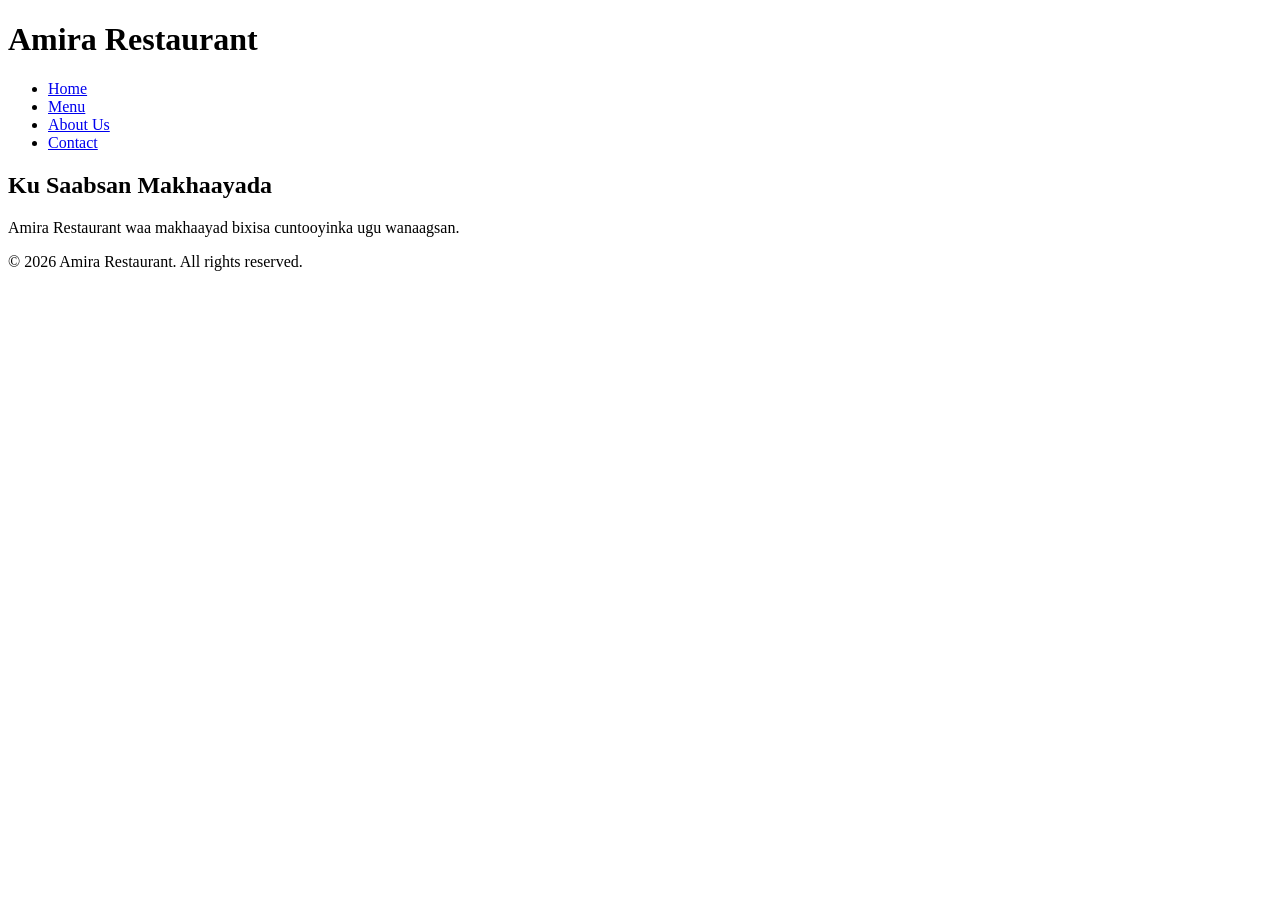
==== about.html @ 1d03534a "Add base HTML layout to menu, about, and contact pages" ====
<!DOCTYPE html>
<html lang="en">

<head>
    <meta charset="UTF-8">
    <meta name="viewport" content="width=device-width, initial-scale=1.0">
    <title>Amira Restaurant | About Us</title>
    <link rel="stylesheet" href="css/style.css">
</head>

<body>

    <!-- Header & Navigation -->
    <header class="main-header">
        <div class="logo">
            <h1>Amira Restaurant</h1>
        </div>
        <nav class="navbar">
            <ul>
                <li><a href="index.html">Home</a></li>
                <li><a href="menu.html">Menu</a></li>
                <li><a href="about.html" class="active">About Us</a></li>
                <li><a href="contact.html">Contact</a></li>
            </ul>
        </nav>
    </header>

    <!-- About Section -->
    <main class="container">
        <h2>Ku Saabsan Makhaayada</h2>
        <p>Amira Restaurant waa makhaayad bixisa cuntooyinka ugu wanaagsan.</p>
    </main>

    <!-- Footer -->
    <footer>
        <p>&copy; 2026 Amira Restaurant. All rights reserved.</p>
    </footer>

</body>

</html>
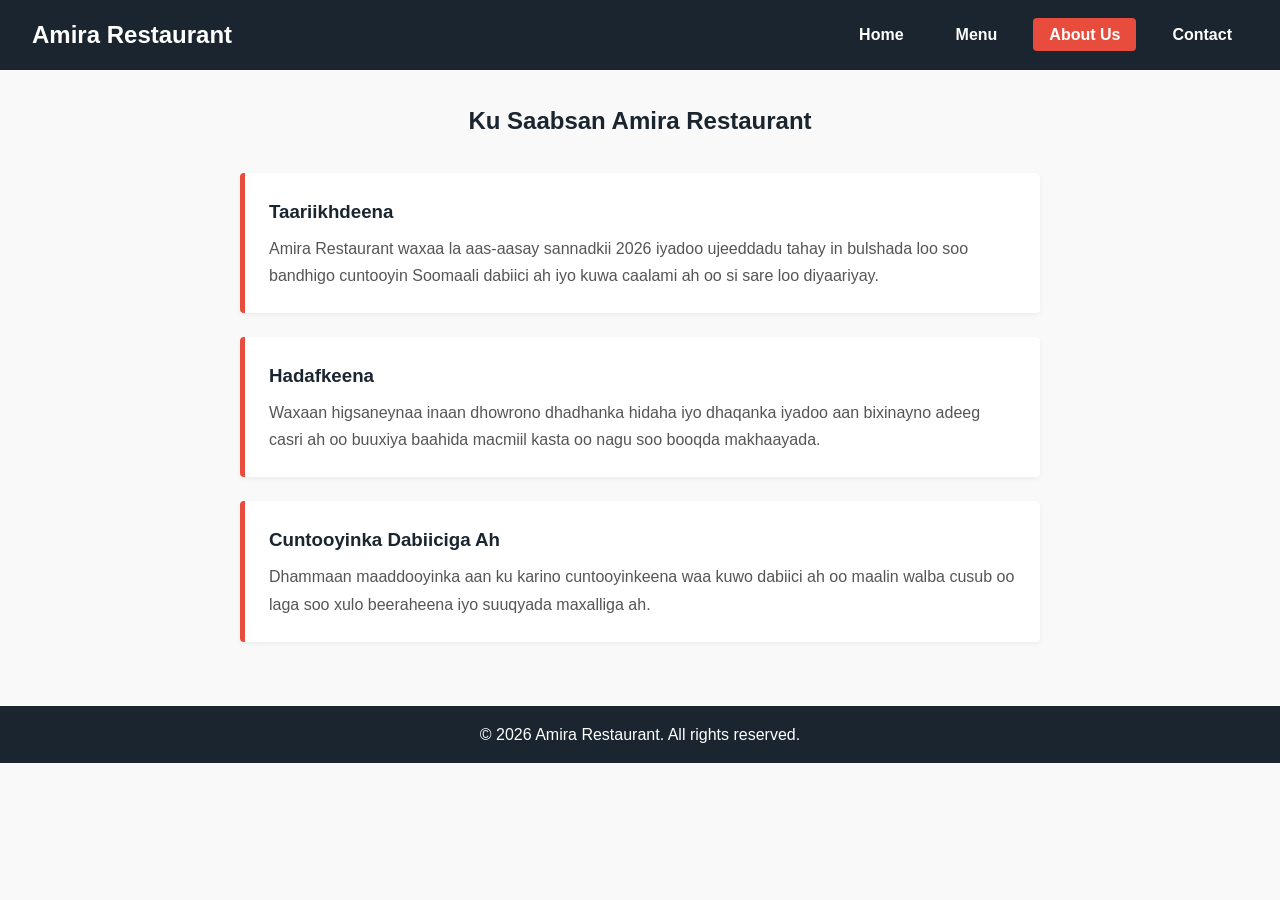
==== commit f01616d6: "Add detailed content and styling to About Us page" ====
--- a/about.html
+++ b/about.html
@@ -25,10 +25,29 @@
         </nav>
     </header>
 
-    <!-- About Section -->
+    <!-- About Us Content Section -->
     <main class="container">
-        <h2>Ku Saabsan Makhaayada</h2>
-        <p>Amira Restaurant waa makhaayad bixisa cuntooyinka ugu wanaagsan.</p>
+        <h2 class="page-title">Ku Saabsan Amira Restaurant</h2>
+
+        <section class="about-section">
+            <div class="about-card">
+                <h3>Taariikhdeena</h3>
+                <p>Amira Restaurant waxaa la aas-aasay sannadkii 2026 iyadoo ujeeddadu tahay in bulshada loo soo
+                    bandhigo cuntooyin Soomaali dabiici ah iyo kuwa caalami ah oo si sare loo diyaariyay.</p>
+            </div>
+
+            <div class="about-card">
+                <h3>Hadafkeena</h3>
+                <p>Waxaan higsaneynaa inaan dhowrono dhadhanka hidaha iyo dhaqanka iyadoo aan bixinayno adeeg casri ah
+                    oo buuxiya baahida macmiil kasta oo nagu soo booqda makhaayada.</p>
+            </div>
+
+            <div class="about-card">
+                <h3>Cuntooyinka Dabiiciga Ah</h3>
+                <p>Dhammaan maaddooyinka aan ku karino cuntooyinkeena waa kuwo dabiici ah oo maalin walba cusub oo laga
+                    soo xulo beeraheena iyo suuqyada maxalliga ah.</p>
+            </div>
+        </section>
     </main>
 
     <!-- Footer -->
--- a/css/style.css
+++ b/css/style.css
@@ -0,0 +1,215 @@
+/* General Reset */
+* {
+    margin: 0;
+    padding: 0;
+    box-sizing: border-box;
+}
+
+body {
+    font-family: Arial, sans-serif;
+    line-height: 1.6;
+    color: #333;
+    background-color: #f9f9f9;
+}
+
+/* Header & Flexbox Navigation */
+.main-header {
+    background-color: #1a252f;
+    color: #ffffff;
+    padding: 1rem 2rem;
+    display: flex;
+    justify-content: space-between;
+    align-items: center;
+}
+
+.logo h1 {
+    font-size: 1.5rem;
+}
+
+.navbar ul {
+    list-style: none;
+    display: flex;
+    gap: 20px;
+}
+
+.navbar a {
+    color: #ffffff;
+    text-decoration: none;
+    font-weight: bold;
+    padding: 0.5rem 1rem;
+    border-radius: 4px;
+    transition: background-color 0.3s;
+}
+
+.navbar a:hover,
+.navbar a.active {
+    background-color: #e74c3c;
+}
+
+/* Hero Section */
+.hero {
+    background-color: #34495e;
+    color: #ffffff;
+    padding: 4rem 2rem;
+    text-align: center;
+}
+
+.hero h2 {
+    font-size: 2.5rem;
+    margin-bottom: 1rem;
+}
+
+.hero p {
+    font-size: 1.2rem;
+    margin-bottom: 1.5rem;
+}
+
+.btn {
+    display: inline-block;
+    background-color: #e74c3c;
+    color: #ffffff;
+    padding: 0.7rem 1.5rem;
+    text-decoration: none;
+    border-radius: 5px;
+    font-weight: bold;
+}
+
+.btn:hover {
+    background-color: #c0392b;
+}
+
+/* Main Container */
+.container {
+    padding: 2rem;
+    min-height: 60vh;
+}
+
+/* Footer */
+footer {
+    background-color: #1a252f;
+    color: #ffffff;
+    text-align: center;
+    padding: 1rem;
+    margin-top: 2rem;
+}
+
+/* CSS Grid Menu Layout */
+.page-title {
+    text-align: center;
+    margin-bottom: 2rem;
+    color: #1a252f;
+}
+
+.menu-grid {
+    display: grid;
+    grid-template-columns: repeat(auto-fit, minmax(280px, 1fr));
+    gap: 20px;
+}
+
+.menu-item {
+    background-color: #ffffff;
+    border: 1px solid #ddd;
+    border-radius: 8px;
+    padding: 1.5rem;
+    box-shadow: 0 2px 5px rgba(0, 0, 0, 0.05);
+    display: flex;
+    flex-direction: column;
+    justify-content: space-between;
+}
+
+.menu-item h3 {
+    color: #e74c3c;
+    margin-bottom: 0.5rem;
+}
+
+.menu-item p {
+    color: #666;
+    margin-bottom: 1rem;
+    font-size: 0.95rem;
+}
+
+.menu-item .price {
+    font-weight: bold;
+    color: #2c3e50;
+    font-size: 1.1rem;
+}
+
+/* Contact Form Styling */
+.contact-form {
+    max-width: 600px;
+    margin: 0 auto;
+    background-color: #ffffff;
+    padding: 2rem;
+    border-radius: 8px;
+    box-shadow: 0 2px 8px rgba(0, 0, 0, 0.1);
+}
+
+.form-group {
+    margin-bottom: 1.2rem;
+}
+
+.form-group label {
+    display: block;
+    margin-bottom: 0.5rem;
+    font-weight: bold;
+    color: #2c3e50;
+}
+
+.form-group input,
+.form-group textarea {
+    width: 100%;
+    padding: 0.8rem;
+    border: 1px solid #ccc;
+    border-radius: 4px;
+    font-size: 1rem;
+}
+
+.form-group input:focus,
+.form-group textarea:focus {
+    border-color: #e74c3c;
+    outline: none;
+}
+
+.submit-btn {
+    background-color: #e74c3c;
+    color: #ffffff;
+    border: none;
+    padding: 0.8rem 1.5rem;
+    font-size: 1rem;
+    font-weight: bold;
+    border-radius: 4px;
+    cursor: pointer;
+    width: 100%;
+    transition: background-color 0.3s;
+}
+
+.submit-btn:hover {
+    background-color: #c0392b;
+}
+
+/* About Us Styling */
+.about-section {
+    display: flex;
+    flex-direction: column;
+    gap: 1.5rem;
+    max-width: 800px;
+    margin: 0 auto;
+}
+
+.about-card {
+    background-color: #ffffff;
+    padding: 1.5rem;
+    border-left: 5px solid #e74c3c;
+    border-radius: 4px;
+    box-shadow: 0 2px 5px rgba(0, 0, 0, 0.05);
+}
+
+.about-card h3 {
+    color: #1a252f;
+    margin-bottom: 0.5rem;
+}
+
+.about-card p {
+    color: #555;
+    line-height: 1.7;
+}
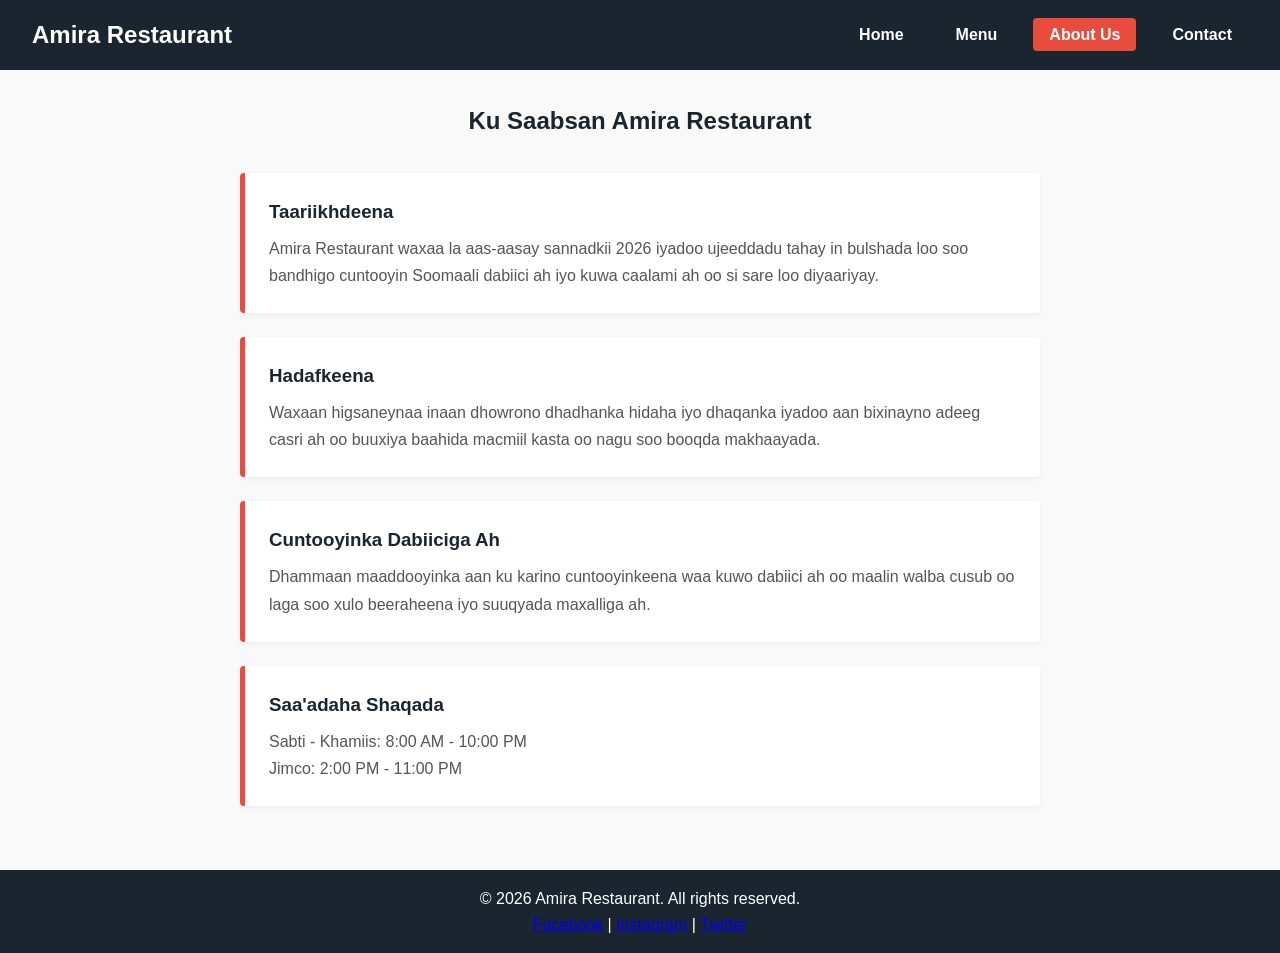
==== commit 36e6aa51: "Add restaurant operating hours section to About Us page" ====
--- a/about.html
+++ b/about.html
@@ -47,12 +47,20 @@
                 <p>Dhammaan maaddooyinka aan ku karino cuntooyinkeena waa kuwo dabiici ah oo maalin walba cusub oo laga
                     soo xulo beeraheena iyo suuqyada maxalliga ah.</p>
             </div>
+
+            <div class="about-card">
+                <h3>Saa'adaha Shaqada</h3>
+                <p>Sabti - Khamiis: 8:00 AM - 10:00 PM<br>Jimco: 2:00 PM - 11:00 PM</p>
+            </div>
         </section>
     </main>
 
     <!-- Footer -->
     <footer>
         <p>&copy; 2026 Amira Restaurant. All rights reserved.</p>
+        <div class="social-links">
+            <a href="#">Facebook</a> | <a href="#">Instagram</a> | <a href="#">Twitter</a>
+        </div>
     </footer>
 
 </body>
--- a/css/style.css
+++ b/css/style.css
@@ -212,4 +212,30 @@
 .about-card p {
     color: #555;
     line-height: 1.7;
+}
+
+/* Responsive Design for Mobile Devices */
+@media (max-width: 768px) {
+    .main-header {
+        flex-direction: column;
+        text-align: center;
+        gap: 1rem;
+    }
+
+    .navbar ul {
+        flex-direction: column;
+        gap: 10px;
+    }
+
+    .hero h2 {
+        font-size: 1.8rem;
+    }
+
+    .menu-grid {
+        grid-template-columns: 1fr;
+    }
+
+    .contact-form {
+        padding: 1.2rem;
+    }
 }
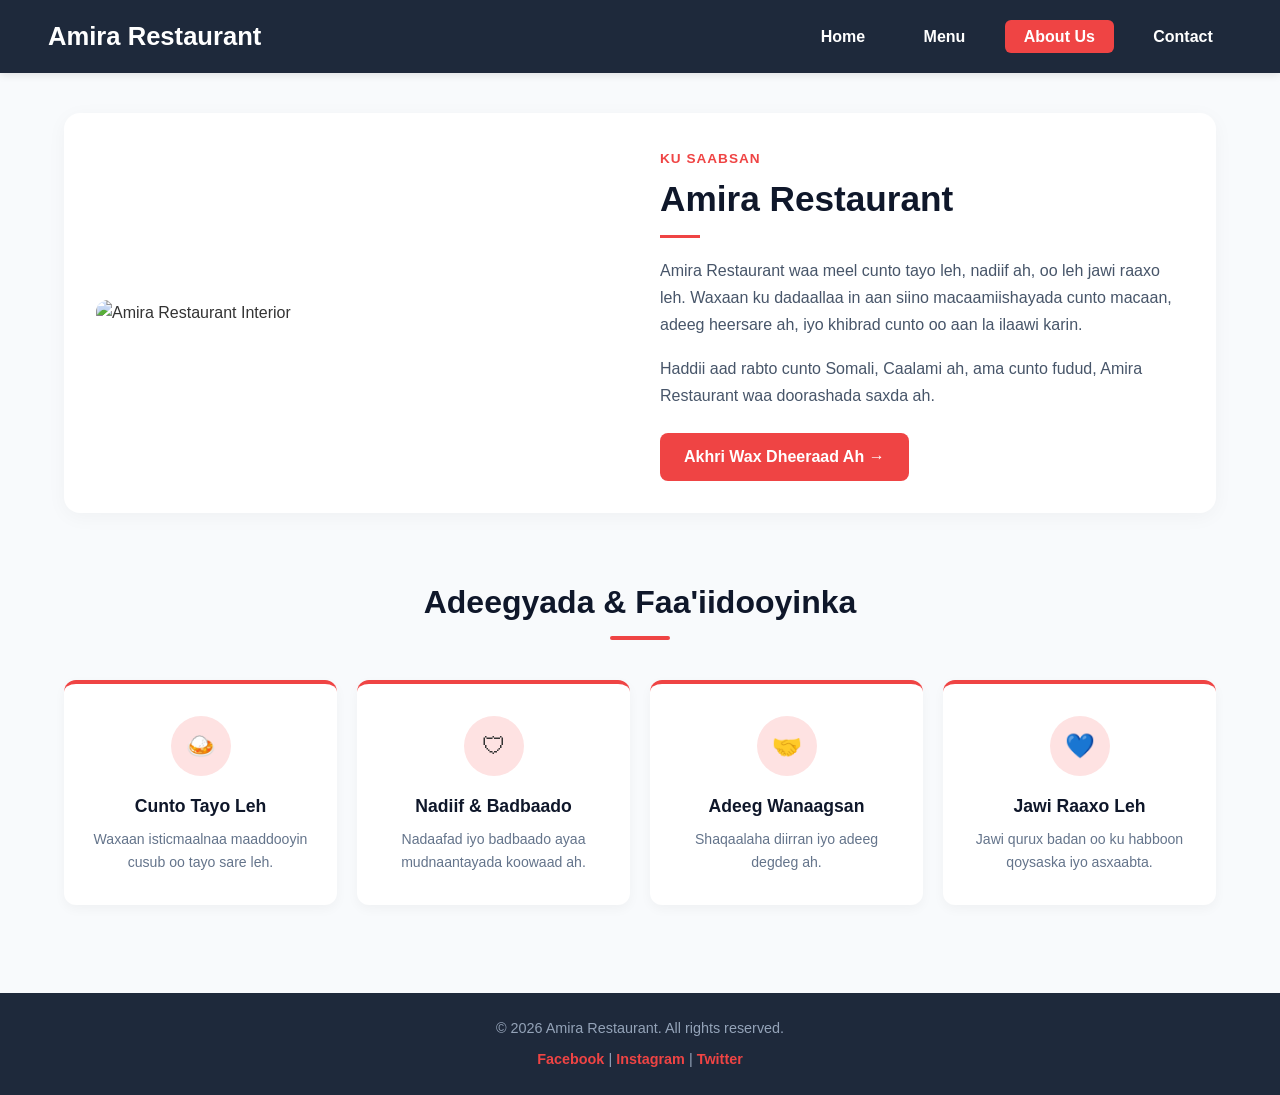
==== commit a95b1b19: "Upgrade site UI/UX with responsive cards, food images, and dual-column contact section" ====
--- a/about.html
+++ b/about.html
@@ -25,34 +25,56 @@
         </nav>
     </header>
 
-    <!-- About Us Content Section -->
+    <!-- About Section Top -->
     <main class="container">
-        <h2 class="page-title">Ku Saabsan Amira Restaurant</h2>
+        <div class="about-hero-grid">
+            <div class="about-image-box">
+                <img src="images/restaurant-interior.jpg" alt="Amira Restaurant Interior" class="about-hero-img">
+            </div>
+            <div class="about-text-box">
+                <span class="sub-tag">KU SAABSAN</span>
+                <h2>Amira Restaurant</h2>
+                <div class="red-line"></div>
+                <p>Amira Restaurant waa meel cunto tayo leh, nadiif ah, oo leh jawi raaxo leh. Waxaan ku dadaallaa in
+                    aan siino macaamiishayada cunto macaan, adeeg heersare ah, iyo khibrad cunto oo aan la ilaawi karin.
+                </p>
+                <p>Haddii aad rabto cunto Somali, Caalami ah, ama cunto fudud, Amira Restaurant waa doorashada saxda ah.
+                </p>
+                <a href="menu.html" class="btn-more">Akhri Wax Dheeraad Ah &rarr;</a>
+            </div>
+        </div>
 
-        <section class="about-section">
-            <div class="about-card">
-                <h3>Taariikhdeena</h3>
-                <p>Amira Restaurant waxaa la aas-aasay sannadkii 2026 iyadoo ujeeddadu tahay in bulshada loo soo
-                    bandhigo cuntooyin Soomaali dabiici ah iyo kuwa caalami ah oo si sare loo diyaariyay.</p>
+        <!-- Features & Benefits -->
+        <div class="section-title margin-top-lg">
+            <h2>Adeegyada & Faa'iidooyinka</h2>
+            <div class="title-underline"></div>
+        </div>
+
+        <div class="features-grid">
+            <div class="feature-card">
+                <div class="icon-circle"><span>&#127835;</span></div>
+                <h3>Cunto Tayo Leh</h3>
+                <p>Waxaan isticmaalnaa maaddooyin cusub oo tayo sare leh.</p>
             </div>
 
-            <div class="about-card">
-                <h3>Hadafkeena</h3>
-                <p>Waxaan higsaneynaa inaan dhowrono dhadhanka hidaha iyo dhaqanka iyadoo aan bixinayno adeeg casri ah
-                    oo buuxiya baahida macmiil kasta oo nagu soo booqda makhaayada.</p>
+            <div class="feature-card">
+                <div class="icon-circle"><span>&#128737;</span></div>
+                <h3>Nadiif & Badbaado</h3>
+                <p>Nadaafad iyo badbaado ayaa mudnaantayada koowaad ah.</p>
             </div>
 
-            <div class="about-card">
-                <h3>Cuntooyinka Dabiiciga Ah</h3>
-                <p>Dhammaan maaddooyinka aan ku karino cuntooyinkeena waa kuwo dabiici ah oo maalin walba cusub oo laga
-                    soo xulo beeraheena iyo suuqyada maxalliga ah.</p>
+            <div class="feature-card">
+                <div class="icon-circle"><span>&#129309;</span></div>
+                <h3>Adeeg Wanaagsan</h3>
+                <p>Shaqaalaha diirran iyo adeeg degdeg ah.</p>
             </div>
 
-            <div class="about-card">
-                <h3>Saa'adaha Shaqada</h3>
-                <p>Sabti - Khamiis: 8:00 AM - 10:00 PM<br>Jimco: 2:00 PM - 11:00 PM</p>
+            <div class="feature-card">
+                <div class="icon-circle"><span>&#128153;</span></div>
+                <h3>Jawi Raaxo Leh</h3>
+                <p>Jawi qurux badan oo ku habboon qoysaska iyo asxaabta.</p>
             </div>
-        </section>
+        </div>
     </main>
 
     <!-- Footer -->
--- a/css/style.css
+++ b/css/style.css
@@ -1,4 +1,8 @@
-/* General Reset */
+/* General Reset & Styles */
+html {
+    scroll-behavior: smooth;
+}
+
 * {
     margin: 0;
     padding: 0;
@@ -6,24 +10,26 @@
 }
 
 body {
-    font-family: Arial, sans-serif;
+    font-family: 'Segoe UI', Tahoma, Geneva, Verdana, sans-serif;
     line-height: 1.6;
-    color: #333;
-    background-color: #f9f9f9;
-}
-
-/* Header & Flexbox Navigation */
+    color: #333333;
+    background-color: #f8fafc;
+}
+
+/* Main Header */
 .main-header {
-    background-color: #1a252f;
+    background-color: #1e293b;
     color: #ffffff;
-    padding: 1rem 2rem;
+    padding: 1rem 3rem;
     display: flex;
     justify-content: space-between;
     align-items: center;
+    box-shadow: 0 2px 8px rgba(0, 0, 0, 0.1);
 }
 
 .logo h1 {
-    font-size: 1.5rem;
+    font-size: 1.6rem;
+    font-weight: 700;
 }
 
 .navbar ul {
@@ -35,207 +41,315 @@
 .navbar a {
     color: #ffffff;
     text-decoration: none;
-    font-weight: bold;
-    padding: 0.5rem 1rem;
-    border-radius: 4px;
-    transition: background-color 0.3s;
+    font-weight: 600;
+    padding: 0.5rem 1.2rem;
+    border-radius: 6px;
+    transition: all 0.3s ease;
 }
 
 .navbar a:hover,
 .navbar a.active {
-    background-color: #e74c3c;
-}
-
-/* Hero Section */
-.hero {
-    background-color: #34495e;
-    color: #ffffff;
-    padding: 4rem 2rem;
+    background-color: #ef4444;
+}
+
+/* Container */
+.container {
+    max-width: 1200px;
+    margin: 0 auto;
+    padding: 2.5rem 1.5rem;
+    min-height: 75vh;
+}
+
+/* Titles */
+.section-title {
     text-align: center;
-}
-
-.hero h2 {
-    font-size: 2.5rem;
+    margin-bottom: 2.5rem;
+}
+
+.section-title h2 {
+    font-size: 2rem;
+    color: #0f172a;
+}
+
+.title-underline {
+    width: 60px;
+    height: 4px;
+    background-color: #ef4444;
+    margin: 8px auto 0;
+    border-radius: 2px;
+}
+
+/* Menu Grid Card Design */
+.menu-grid {
+    display: grid;
+    grid-template-columns: repeat(auto-fit, minmax(280px, 1fr));
+    gap: 25px;
+}
+
+.menu-card {
+    background-color: #ffffff;
+    border-radius: 12px;
+    overflow: hidden;
+    box-shadow: 0 4px 15px rgba(0, 0, 0, 0.05);
+    transition: transform 0.3s, box-shadow 0.3s;
+    border: 1px solid #e2e8f0;
+}
+
+.menu-card:hover {
+    transform: translateY(-5px);
+    box-shadow: 0 8px 25px rgba(0, 0, 0, 0.1);
+}
+
+.menu-img {
+    width: 100%;
+    height: 180px;
+    object-fit: cover;
+}
+
+.menu-info {
+    padding: 1.2rem;
+}
+
+.menu-info h3 {
+    color: #ef4444;
+    font-size: 1.2rem;
+    margin-bottom: 0.4rem;
+}
+
+.menu-info p {
+    color: #64748b;
+    font-size: 0.9rem;
     margin-bottom: 1rem;
 }
 
-.hero p {
-    font-size: 1.2rem;
-    margin-bottom: 1.5rem;
-}
-
-.btn {
+.menu-info .price {
     display: inline-block;
-    background-color: #e74c3c;
+    background-color: #fee2e2;
+    color: #ef4444;
+    font-weight: 700;
+    padding: 0.2rem 0.8rem;
+    border-radius: 20px;
+}
+
+/* About Us Layout */
+.about-hero-grid {
+    display: grid;
+    grid-template-columns: 1fr 1fr;
+    gap: 40px;
+    align-items: center;
+    background-color: #ffffff;
+    padding: 2rem;
+    border-radius: 16px;
+    box-shadow: 0 4px 20px rgba(0, 0, 0, 0.04);
+}
+
+.about-hero-img {
+    width: 100%;
+    border-radius: 12px;
+    object-fit: cover;
+}
+
+.sub-tag {
+    color: #ef4444;
+    font-size: 0.85rem;
+    font-weight: 700;
+    letter-spacing: 1px;
+}
+
+.about-text-box h2 {
+    font-size: 2.2rem;
+    color: #0f172a;
+    margin-bottom: 0.5rem;
+}
+
+.red-line {
+    width: 40px;
+    height: 3px;
+    background-color: #ef4444;
+    margin-bottom: 1.2rem;
+}
+
+.about-text-box p {
+    color: #475569;
+    margin-bottom: 1rem;
+    line-height: 1.7;
+}
+
+.btn-more {
+    display: inline-block;
+    margin-top: 0.5rem;
+    background-color: #ef4444;
     color: #ffffff;
     padding: 0.7rem 1.5rem;
     text-decoration: none;
-    border-radius: 5px;
-    font-weight: bold;
-}
-
-.btn:hover {
-    background-color: #c0392b;
-}
-
-/* Main Container */
-.container {
-    padding: 2rem;
-    min-height: 60vh;
-}
-
-/* Footer */
-footer {
-    background-color: #1a252f;
-    color: #ffffff;
+    border-radius: 8px;
+    font-weight: 600;
+    transition: background-color 0.3s;
+}
+
+.btn-more:hover {
+    background-color: #dc2626;
+}
+
+/* Features Grid */
+.margin-top-lg {
+    margin-top: 4rem;
+}
+
+.features-grid {
+    display: grid;
+    grid-template-columns: repeat(auto-fit, minmax(230px, 1fr));
+    gap: 20px;
+}
+
+.feature-card {
+    background-color: #ffffff;
+    padding: 2rem 1.5rem;
+    border-radius: 12px;
     text-align: center;
-    padding: 1rem;
-    margin-top: 2rem;
-}
-
-/* CSS Grid Menu Layout */
-.page-title {
-    text-align: center;
-    margin-bottom: 2rem;
-    color: #1a252f;
-}
-
-.menu-grid {
+    border-top: 4px solid #ef4444;
+    box-shadow: 0 4px 12px rgba(0, 0, 0, 0.04);
+}
+
+.icon-circle {
+    width: 60px;
+    height: 60px;
+    background-color: #fee2e2;
+    border-radius: 50%;
+    display: flex;
+    align-items: center;
+    justify-content: center;
+    margin: 0 auto 1rem;
+    font-size: 1.5rem;
+}
+
+.feature-card h3 {
+    font-size: 1.1rem;
+    color: #0f172a;
+    margin-bottom: 0.5rem;
+}
+
+.feature-card p {
+    color: #64748b;
+    font-size: 0.88rem;
+}
+
+/* Contact Wrapper Layout */
+.contact-wrapper {
     display: grid;
-    grid-template-columns: repeat(auto-fit, minmax(280px, 1fr));
-    gap: 20px;
-}
-
-.menu-item {
-    background-color: #ffffff;
-    border: 1px solid #ddd;
-    border-radius: 8px;
-    padding: 1.5rem;
-    box-shadow: 0 2px 5px rgba(0, 0, 0, 0.05);
-    display: flex;
-    flex-direction: column;
-    justify-content: space-between;
-}
-
-.menu-item h3 {
-    color: #e74c3c;
-    margin-bottom: 0.5rem;
-}
-
-.menu-item p {
-    color: #666;
-    margin-bottom: 1rem;
-    font-size: 0.95rem;
-}
-
-.menu-item .price {
-    font-weight: bold;
-    color: #2c3e50;
-    font-size: 1.1rem;
-}
-
-/* Contact Form Styling */
-.contact-form {
-    max-width: 600px;
-    margin: 0 auto;
+    grid-template-columns: 1fr 1.5fr;
+    gap: 30px;
+}
+
+.contact-info-card,
+.contact-form-card {
     background-color: #ffffff;
     padding: 2rem;
-    border-radius: 8px;
-    box-shadow: 0 2px 8px rgba(0, 0, 0, 0.1);
+    border-radius: 12px;
+    border-left: 5px solid #ef4444;
+    box-shadow: 0 4px 15px rgba(0, 0, 0, 0.04);
+}
+
+.contact-info-card h3,
+.contact-form-card h3 {
+    font-size: 1.1rem;
+    color: #0f172a;
+    letter-spacing: 0.5px;
+    margin-bottom: 1.2rem;
+}
+
+.info-item {
+    display: flex;
+    align-items: center;
+    gap: 15px;
+    margin-bottom: 1.5rem;
+}
+
+.info-icon {
+    width: 45px;
+    height: 45px;
+    background-color: #fee2e2;
+    border-radius: 50%;
+    display: flex;
+    align-items: center;
+    justify-content: center;
+    font-size: 1.2rem;
+}
+
+.info-item p {
+    color: #64748b;
+    font-size: 0.9rem;
 }
 
 .form-group {
-    margin-bottom: 1.2rem;
+    margin-bottom: 1rem;
 }
 
 .form-group label {
     display: block;
-    margin-bottom: 0.5rem;
-    font-weight: bold;
-    color: #2c3e50;
+    font-weight: 600;
+    margin-bottom: 0.3rem;
+    font-size: 0.9rem;
+    color: #334155;
 }
 
 .form-group input,
 .form-group textarea {
     width: 100%;
-    padding: 0.8rem;
-    border: 1px solid #ccc;
-    border-radius: 4px;
-    font-size: 1rem;
+    padding: 0.75rem;
+    border: 1px solid #cbd5e1;
+    border-radius: 6px;
+    font-size: 0.95rem;
 }
 
 .form-group input:focus,
 .form-group textarea:focus {
-    border-color: #e74c3c;
     outline: none;
+    border-color: #ef4444;
 }
 
 .submit-btn {
-    background-color: #e74c3c;
+    width: 100%;
+    background-color: #ef4444;
     color: #ffffff;
     border: none;
-    padding: 0.8rem 1.5rem;
+    padding: 0.8rem;
+    border-radius: 6px;
     font-size: 1rem;
-    font-weight: bold;
-    border-radius: 4px;
+    font-weight: 600;
     cursor: pointer;
-    width: 100%;
     transition: background-color 0.3s;
 }
 
 .submit-btn:hover {
-    background-color: #c0392b;
-}
-
-/* About Us Styling */
-.about-section {
-    display: flex;
-    flex-direction: column;
-    gap: 1.5rem;
-    max-width: 800px;
-    margin: 0 auto;
-}
-
-.about-card {
-    background-color: #ffffff;
+    background-color: #dc2626;
+}
+
+/* Footer */
+footer {
+    background-color: #1e293b;
+    color: #94a3b8;
+    text-align: center;
     padding: 1.5rem;
-    border-left: 5px solid #e74c3c;
-    border-radius: 4px;
-    box-shadow: 0 2px 5px rgba(0, 0, 0, 0.05);
-}
-
-.about-card h3 {
-    color: #1a252f;
-    margin-bottom: 0.5rem;
-}
-
-.about-card p {
-    color: #555;
-    line-height: 1.7;
-}
-
-/* Responsive Design for Mobile Devices */
-@media (max-width: 768px) {
-    .main-header {
-        flex-direction: column;
-        text-align: center;
-        gap: 1rem;
-    }
-
-    .navbar ul {
-        flex-direction: column;
-        gap: 10px;
-    }
-
-    .hero h2 {
-        font-size: 1.8rem;
-    }
-
-    .menu-grid {
+    margin-top: 3rem;
+    font-size: 0.9rem;
+}
+
+footer .social-links {
+    margin-top: 0.5rem;
+}
+
+footer .social-links a {
+    color: #ef4444;
+    text-decoration: none;
+    font-weight: 600;
+}
+
+/* Responsiveness */
+@media (max-width: 868px) {
+
+    .about-hero-grid,
+    .contact-wrapper {
         grid-template-columns: 1fr;
     }
-
-    .contact-form {
-        padding: 1.2rem;
-    }
 }
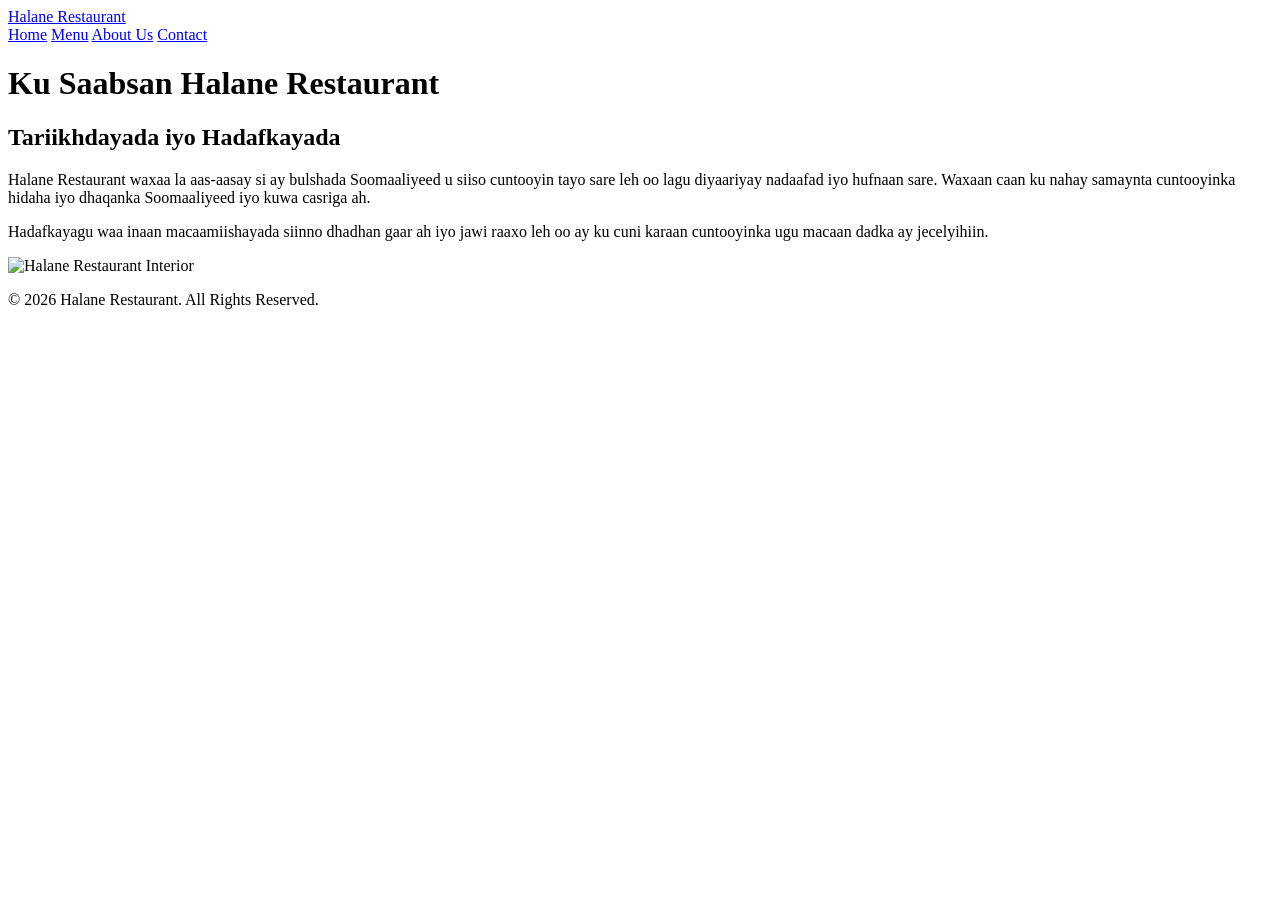
==== commit cd576fb2: "Update full website branding to Halane Restaurant" ====
--- a/about.html
+++ b/about.html
@@ -1,87 +1,60 @@
 <!DOCTYPE html>
-<html lang="en">
+<html lang="so">
 
 <head>
     <meta charset="UTF-8">
     <meta name="viewport" content="width=device-width, initial-scale=1.0">
-    <title>Amira Restaurant | About Us</title>
-    <link rel="stylesheet" href="css/style.css">
+    <title>About Us - Halane Restaurant</title>
+    <script src="https://cdn.tailwindcss.com"></script>
 </head>
 
-<body>
+<body class="bg-gray-50 text-gray-800 font-sans flex flex-col min-h-screen">
 
-    <!-- Header & Navigation -->
-    <header class="main-header">
-        <div class="logo">
-            <h1>Amira Restaurant</h1>
-        </div>
-        <nav class="navbar">
-            <ul>
-                <li><a href="index.html">Home</a></li>
-                <li><a href="menu.html">Menu</a></li>
-                <li><a href="about.html" class="active">About Us</a></li>
-                <li><a href="contact.html">Contact</a></li>
-            </ul>
+    <!-- Header / Navigation -->
+    <header class="bg-white shadow-sm sticky top-0 z-50">
+        <nav class="max-w-7xl mx-auto px-4 sm:px-6 lg:px-8 h-20 flex items-center justify-between">
+            <a href="index.html" class="text-2xl font-bold text-rose-600">Halane Restaurant</a>
+            <div class="hidden md:flex space-x-8">
+                <a href="index.html" class="text-gray-600 hover:text-rose-600 font-medium transition-colors">Home</a>
+                <a href="menu.html" class="text-gray-600 hover:text-rose-600 font-medium transition-colors">Menu</a>
+                <a href="about.html" class="text-rose-600 font-bold transition-colors">About Us</a>
+                <a href="contact.html"
+                    class="text-gray-600 hover:text-rose-600 font-medium transition-colors">Contact</a>
+            </div>
         </nav>
     </header>
 
-    <!-- About Section Top -->
-    <main class="container">
-        <div class="about-hero-grid">
-            <div class="about-image-box">
-                <img src="images/restaurant-interior.jpg" alt="Amira Restaurant Interior" class="about-hero-img">
-            </div>
-            <div class="about-text-box">
-                <span class="sub-tag">KU SAABSAN</span>
-                <h2>Amira Restaurant</h2>
-                <div class="red-line"></div>
-                <p>Amira Restaurant waa meel cunto tayo leh, nadiif ah, oo leh jawi raaxo leh. Waxaan ku dadaallaa in
-                    aan siino macaamiishayada cunto macaan, adeeg heersare ah, iyo khibrad cunto oo aan la ilaawi karin.
-                </p>
-                <p>Haddii aad rabto cunto Somali, Caalami ah, ama cunto fudud, Amira Restaurant waa doorashada saxda ah.
-                </p>
-                <a href="menu.html" class="btn-more">Akhri Wax Dheeraad Ah &rarr;</a>
-            </div>
+    <!-- Main Content -->
+    <main class="flex-grow max-w-7xl mx-auto px-4 sm:px-6 lg:px-8 py-12">
+        <div class="text-center mb-12">
+            <h1 class="text-4xl font-extrabold text-gray-900 mb-4">Ku Saabsan Halane Restaurant</h1>
+            <div class="w-16 h-1 bg-rose-500 mx-auto rounded"></div>
         </div>
 
-        <!-- Features & Benefits -->
-        <div class="section-title margin-top-lg">
-            <h2>Adeegyada & Faa'iidooyinka</h2>
-            <div class="title-underline"></div>
-        </div>
-
-        <div class="features-grid">
-            <div class="feature-card">
-                <div class="icon-circle"><span>&#127835;</span></div>
-                <h3>Cunto Tayo Leh</h3>
-                <p>Waxaan isticmaalnaa maaddooyin cusub oo tayo sare leh.</p>
+        <div class="grid grid-cols-1 md:grid-cols-2 gap-12 items-center mb-16">
+            <div>
+                <h2 class="text-2xl font-bold text-gray-900 mb-4">Tariikhdayada iyo Hadafkayada</h2>
+                <p class="text-gray-600 mb-4 leading-relaxed">
+                    Halane Restaurant waxaa la aas-aasay si ay bulshada Soomaaliyeed u siiso cuntooyin tayo sare leh oo
+                    lagu diyaariyay nadaafad iyo hufnaan sare. Waxaan caan ku nahay samaynta cuntooyinka hidaha iyo
+                    dhaqanka Soomaaliyeed iyo kuwa casriga ah.
+                </p>
+                <p class="text-gray-600 leading-relaxed">
+                    Hadafkayagu waa inaan macaamiishayada siinno dhadhan gaar ah iyo jawi raaxo leh oo ay ku cuni karaan
+                    cuntooyinka ugu macaan dadka ay jecelyihiin.
+                </p>
             </div>
-
-            <div class="feature-card">
-                <div class="icon-circle"><span>&#128737;</span></div>
-                <h3>Nadiif & Badbaado</h3>
-                <p>Nadaafad iyo badbaado ayaa mudnaantayada koowaad ah.</p>
-            </div>
-
-            <div class="feature-card">
-                <div class="icon-circle"><span>&#129309;</span></div>
-                <h3>Adeeg Wanaagsan</h3>
-                <p>Shaqaalaha diirran iyo adeeg degdeg ah.</p>
-            </div>
-
-            <div class="feature-card">
-                <div class="icon-circle"><span>&#128153;</span></div>
-                <h3>Jawi Raaxo Leh</h3>
-                <p>Jawi qurux badan oo ku habboon qoysaska iyo asxaabta.</p>
+            <div>
+                <img src="https://images.unsplash.com/photo-1555396273-367ea4eb4db5?auto=format&fit=crop&q=80&w=800"
+                    alt="Halane Restaurant Interior" class="rounded-2xl shadow-lg w-full h-80 object-cover">
             </div>
         </div>
     </main>
 
     <!-- Footer -->
-    <footer>
-        <p>&copy; 2026 Amira Restaurant. All rights reserved.</p>
-        <div class="social-links">
-            <a href="#">Facebook</a> | <a href="#">Instagram</a> | <a href="#">Twitter</a>
+    <footer class="bg-gray-900 text-white py-8 mt-auto">
+        <div class="max-w-7xl mx-auto px-4 text-center">
+            <p>&copy; 2026 Halane Restaurant. All Rights Reserved.</p>
         </div>
     </footer>
 
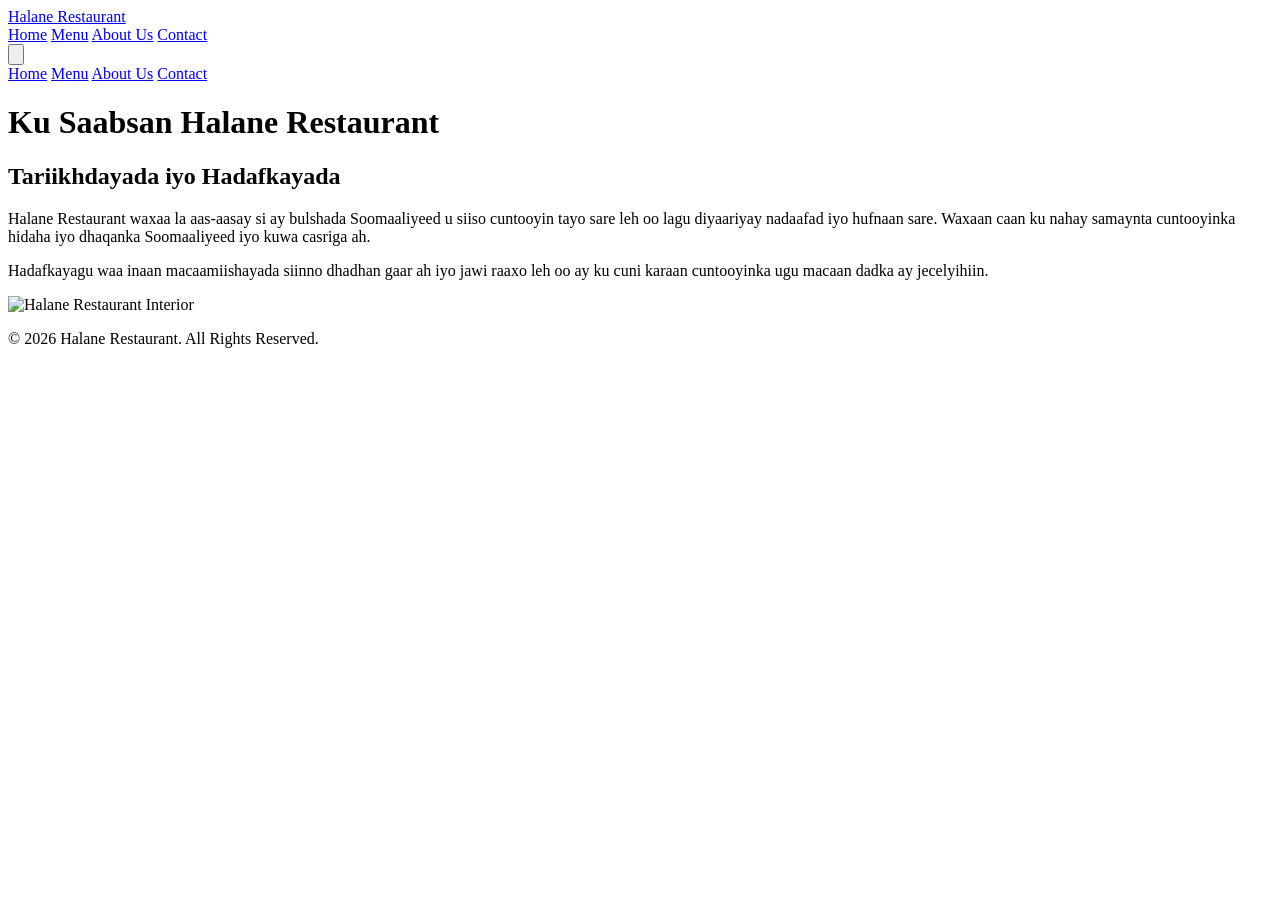
==== commit faabb191: "Fix mobile menu toggle" ====
--- a/about.html
+++ b/about.html
@@ -10,18 +10,42 @@
 
 <body class="bg-gray-50 text-gray-800 font-sans flex flex-col min-h-screen">
 
-    <!-- Header / Navigation -->
+    <!-- Header / Navigation (Responsive Navigation bar) -->
     <header class="bg-white shadow-sm sticky top-0 z-50">
-        <nav class="max-w-7xl mx-auto px-4 sm:px-6 lg:px-8 h-20 flex items-center justify-between">
+        <nav class="max-w-7xl mx-auto px-4 sm:px-6 lg:px-8 py-4 flex items-center justify-between">
+            <!-- Logo -->
             <a href="index.html" class="text-2xl font-bold text-rose-600">Halane Restaurant</a>
-            <div class="hidden md:flex space-x-8">
+
+            <!-- Desktop Links -->
+            <div class="hidden md:flex space-x-8 text-base">
                 <a href="index.html" class="text-gray-600 hover:text-rose-600 font-medium transition-colors">Home</a>
                 <a href="menu.html" class="text-gray-600 hover:text-rose-600 font-medium transition-colors">Menu</a>
                 <a href="about.html" class="text-rose-600 font-bold transition-colors">About Us</a>
                 <a href="contact.html"
                     class="text-gray-600 hover:text-rose-600 font-medium transition-colors">Contact</a>
             </div>
+
+            <!-- Hamburger Button (Mobile Menu Button) -->
+            <div class="md:hidden">
+                <button id="menu-btn" class="text-gray-700 hover:text-rose-600 focus:outline-none p-2">
+                    <svg class="w-7 h-7" fill="none" stroke="currentColor" viewBox="0 0 24 24"
+                        xmlns="http://www.w3.org/2000/svg">
+                        <path stroke-linecap="round" stroke-linejoin="round" stroke-width="2"
+                            d="M4 6h16M4 12h16M4 18h16"></path>
+                    </svg>
+                </button>
+            </div>
         </nav>
+
+        <!-- Mobile Dropdown Menu -->
+        <div id="mobile-menu" class="hidden md:hidden bg-white border-t border-gray-100 px-4 pt-2 pb-4 space-y-2">
+            <a href="index.html"
+                class="block py-2 text-gray-600 hover:text-rose-600 font-medium border-b border-gray-50">Home</a>
+            <a href="menu.html"
+                class="block py-2 text-gray-600 hover:text-rose-600 font-medium border-b border-gray-50">Menu</a>
+            <a href="about.html" class="block py-2 text-rose-600 font-bold border-b border-gray-50">About Us</a>
+            <a href="contact.html" class="block py-2 text-gray-600 hover:text-rose-600 font-medium">Contact</a>
+        </div>
     </header>
 
     <!-- Main Content -->
@@ -58,6 +82,15 @@
         </div>
     </footer>
 
+    <!-- JavaScript to toggle Mobile Menu -->
+    <script>
+        const menuBtn = document.getElementById('menu-btn');
+        const mobileMenu = document.getElementById('mobile-menu');
+
+        menuBtn.addEventListener('click', () => {
+            mobileMenu.classList.toggle('hidden');
+        });
+    </script>
 </body>
 
 </html>
